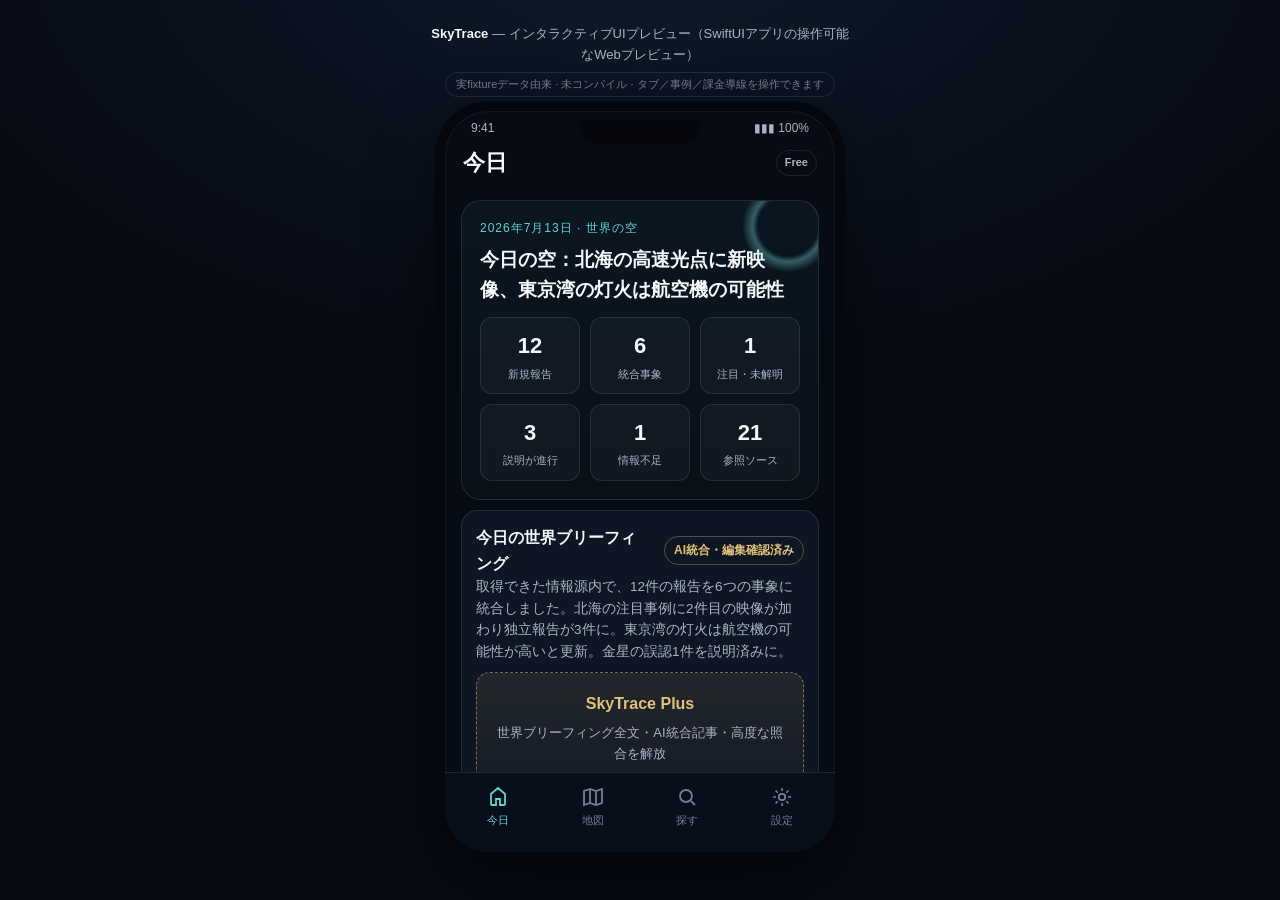
==== docs/preview/index.html @ 20fb9fc3 "feat(preview): interactive web preview of the SkyTrace app The iOS SwiftUI app cannot compile on Lin" ====
<!DOCTYPE html>
<html lang="ja">
<head>
<meta charset="utf-8">
<meta name="viewport" content="width=device-width, initial-scale=1">
<title>SkyTrace — インタラクティブUIプレビュー</title>
<link rel="icon" href="data:image/svg+xml,%3Csvg xmlns='http://www.w3.org/2000/svg' viewBox='0 0 32 32'%3E%3Crect width='32' height='32' rx='7' fill='%230B1621'/%3E%3Ccircle cx='16' cy='16' r='7' fill='none' stroke='%235FD4C8' stroke-width='1.6'/%3E%3Ccircle cx='16' cy='16' r='2' fill='%235FD4C8'/%3E%3C/svg%3E">
<link rel="stylesheet" href="styles.css">
</head>
<body>
<div class="pagehead">
  <b>SkyTrace</b> — インタラクティブUIプレビュー（SwiftUIアプリの操作可能なWebプレビュー）
  <div class="pill">実fixtureデータ由来 · 未コンパイル · タブ／事例／課金導線を操作できます</div>
</div>

<div class="phone">
  <div class="notch"></div>
  <div class="statusbar"><span>9:41</span><span>SkyTrace</span><span>▮▮▮ 100%</span></div>
  <div class="nav" id="nav"></div>
  <div class="screen" id="screen">読み込み中…</div>
  <div class="tabbar" id="tabbar"></div>
  <div id="sheetHost"></div>
</div>

<script src="app.js"></script>
</body>
</html>
---- docs/preview/styles.css ----
/* SkyTrace interactive preview — dark theme mirroring SkyColor tokens
   (apps/ios/SkyTrace/DesignSystem/Tokens/SkyColor.swift). This is a browser
   preview of the SwiftUI screens, not the compiled app. */
:root{
  color-scheme: dark;
  --canvas:#070B14; --canvasElevated:#0A101B;
  --surface:#0E1623; --surface2:#131E2D; --surfaceInteractive:#182638;
  --elevated:#182631; --separator:#2A3945; --border:rgba(255,255,255,.10);
  --textPrimary:#F4F7FB; --textSecondary:#A9B5C7; --textTertiary:#728096;
  --accent:#5FD4C8; --accent2:#78BDF2; --warm:#E2C17B; --glow:#7FE6DC;
  --s-new:#8CD9FF; --s-review:#78BDF2; --s-insufficient:#F1B765;
  --s-likely:#9FD9B4; --s-explained:#73D39B; --s-disputed:#EF9292;
  --s-corrected:#E2C17B; --s-archived:#7C8995;
  --axis-evidence:#8CD9FF; --axis-independence:#A895FF;
  --axis-known:#79D4A3; --axis-unresolved:#F4C56B;
}
*{box-sizing:border-box}
html,body{height:100%}
body{
  margin:0;background:
    radial-gradient(1200px 700px at 50% -8%, #0e1a2b 0%, rgba(14,26,43,0) 60%),
    var(--canvas);
  color:var(--textPrimary);
  font-family:-apple-system,BlinkMacSystemFont,"Segoe UI",Roboto,"Helvetica Neue",Arial,"Hiragino Sans","Noto Sans JP",sans-serif;
  line-height:1.6;-webkit-font-smoothing:antialiased;
  display:flex;flex-direction:column;align-items:center;gap:14px;padding:24px 12px 48px;
}
a{color:var(--accent);text-decoration:none}
.pagehead{max-width:420px;text-align:center;color:var(--textSecondary);font-size:13px}
.pagehead b{color:var(--textPrimary)}
.pagehead .pill{display:inline-block;margin-top:6px;padding:3px 10px;border:1px solid var(--border);border-radius:999px;font-size:11px;color:var(--textTertiary)}

/* Phone frame */
.phone{
  width:390px;max-width:96vw;height:820px;max-height:86vh;
  background:var(--canvas);border-radius:44px;position:relative;overflow:hidden;
  box-shadow:0 0 0 10px #05070d, 0 24px 70px rgba(0,0,0,.6), inset 0 0 0 1px rgba(255,255,255,.05);
  display:flex;flex-direction:column;
}
.statusbar{height:28px;flex:0 0 auto;display:flex;align-items:center;justify-content:space-between;padding:6px 26px 0;font-size:12px;color:var(--textSecondary)}
.notch{position:absolute;top:8px;left:50%;transform:translateX(-50%);width:120px;height:26px;background:#05070d;border-radius:0 0 16px 16px;z-index:5}

/* Nav header */
.nav{flex:0 0 auto;display:flex;align-items:center;gap:10px;padding:6px 18px 10px;min-height:44px}
.nav .title{font-size:22px;font-weight:700;letter-spacing:.2px}
.nav .back{color:var(--accent);font-size:15px;cursor:pointer;background:none;border:none;padding:6px 4px}
.nav .spacer{flex:1}
.nav .plusflag{font-size:11px;color:#08110f;background:var(--accent);padding:3px 8px;border-radius:999px;font-weight:700}
.nav .plusflag.free{color:var(--textSecondary);background:transparent;border:1px solid var(--border);font-weight:600}

/* Scroll area */
.screen{flex:1;overflow-y:auto;padding:2px 16px 20px;scrollbar-width:thin}
.screen::-webkit-scrollbar{width:6px}
.screen::-webkit-scrollbar-thumb{background:#1c2a3c;border-radius:3px}
.section-title{font-size:13px;text-transform:uppercase;letter-spacing:1.2px;color:var(--textTertiary);margin:20px 2px 8px}

/* Cards */
.card{background:var(--surface);border:1px solid var(--border);border-radius:16px;padding:14px;margin:10px 0;cursor:pointer;transition:border-color .15s,transform .05s}
.card:hover{border-color:rgba(95,212,200,.45)}
.card:active{transform:scale(.995)}
.card.flat{cursor:default}
.card .row{display:flex;align-items:center;gap:10px}
.case-title{font-size:16px;font-weight:650;margin:8px 0 4px;line-height:1.4}
.case-sum{color:var(--textSecondary);font-size:13.5px;margin:0}
.meta{color:var(--textTertiary);font-size:12px;margin-top:8px;display:flex;flex-wrap:wrap;gap:8px 12px}
.meta .dot{width:4px;height:4px;border-radius:50%;background:var(--textTertiary);align-self:center}

/* Status badge */
.badge{display:inline-flex;align-items:center;gap:6px;font-size:12px;font-weight:600;padding:4px 9px;border-radius:999px;border:1px solid transparent;white-space:nowrap}
.badge .glyph{width:9px;height:9px;border-radius:2px;transform:rotate(45deg)}
.badge.round .glyph{border-radius:50%;transform:none}

/* Hero summary */
.hero{background:linear-gradient(180deg,#0b1621,#091018);border:1px solid var(--border);border-radius:20px;padding:18px;margin:8px 0 4px;position:relative;overflow:hidden}
.hero .date{color:var(--accent);font-size:12px;letter-spacing:1px;text-transform:uppercase}
.hero h2{font-size:19px;margin:6px 0 12px;font-weight:700}
.stats{display:grid;grid-template-columns:repeat(3,1fr);gap:10px}
.stat{background:rgba(255,255,255,.03);border:1px solid var(--border);border-radius:12px;padding:10px 8px;text-align:center}
.stat b{display:block;font-size:22px;font-weight:750}
.stat span{display:block;font-size:11px;color:var(--textSecondary);margin-top:2px}
.orb{position:absolute;right:-30px;top:-30px;width:120px;height:120px;border-radius:50%;
  background:radial-gradient(circle at 50% 46%,rgba(127,230,220,0) 34%,rgba(127,230,220,.5) 40%,rgba(127,230,220,0) 52%);opacity:.7}

/* Score quadrant */
.scores{display:grid;grid-template-columns:1fr 1fr;gap:10px;margin:8px 0}
.axis{background:var(--surface2);border:1px solid var(--border);border-radius:12px;padding:10px 12px}
.axis .k{font-size:12px;color:var(--textSecondary)}
.axis .v{font-size:20px;font-weight:750;margin-top:2px}
.bar{height:6px;border-radius:3px;background:rgba(255,255,255,.08);margin-top:8px;overflow:hidden}
.bar>i{display:block;height:100%;border-radius:3px}

/* Detail sections */
.d-sec{margin:16px 0}
.d-sec h3{font-size:15px;margin:0 0 8px}
.li{background:var(--surface);border:1px solid var(--border);border-radius:12px;padding:10px 12px;margin:7px 0;font-size:13.5px;color:var(--textSecondary)}
.li.agree{border-left:3px solid var(--s-explained)}
.li.contra{border-left:3px solid var(--s-disputed)}
.cand{background:var(--surface);border:1px solid var(--border);border-radius:14px;padding:12px;margin:9px 0}
.cand .top{display:flex;align-items:center;justify-content:space-between;gap:8px}
.cand .name{font-weight:650}
.cand.excluded{opacity:.62}
.cand .tag{font-size:11px;color:var(--textTertiary);border:1px solid var(--border);border-radius:999px;padding:2px 8px}
.matchbar{height:8px;border-radius:4px;background:rgba(255,255,255,.08);margin:8px 0;overflow:hidden}
.matchbar>i{display:block;height:100%;background:linear-gradient(90deg,var(--accent2),var(--accent))}
.chips{display:flex;flex-wrap:wrap;gap:6px;margin-top:6px}
.chip{font-size:11.5px;padding:3px 8px;border-radius:8px;background:rgba(255,255,255,.04);border:1px solid var(--border);color:var(--textSecondary)}
.chip.no{color:#e8a}
.source{display:flex;gap:10px;align-items:flex-start;background:var(--surface);border:1px solid var(--border);border-radius:12px;padding:10px 12px;margin:7px 0}
.source .st{font-size:11px;color:var(--textTertiary)}
.tl{border-left:2px solid var(--separator);margin-left:8px;padding-left:14px}
.tl .item{position:relative;margin:12px 0}
.tl .item::before{content:"";position:absolute;left:-21px;top:4px;width:9px;height:9px;border-radius:50%;background:var(--accent)}
.assess{background:linear-gradient(180deg,rgba(120,189,242,.08),rgba(120,189,242,0));border:1px solid var(--border);border-radius:14px;padding:14px;font-size:14px}

/* Lead visual */
.lead{height:150px;border-radius:18px;margin:6px 0 10px;position:relative;overflow:hidden;
  background:radial-gradient(120px 120px at 30% 40%, rgba(127,230,220,.22), rgba(127,230,220,0) 70%),
             radial-gradient(160px 160px at 78% 68%, rgba(120,189,242,.20), rgba(120,189,242,0) 70%),
             linear-gradient(180deg,#0b1621,#070b14);border:1px solid var(--border)}
.lead .g{position:absolute;inset:0;display:flex;align-items:center;justify-content:center}
.lead .g svg{opacity:.9}

/* Premium lock */
.lock{background:linear-gradient(180deg,rgba(226,193,123,.10),rgba(226,193,123,0));border:1px dashed rgba(226,193,123,.5);border-radius:14px;padding:16px;text-align:center;margin:10px 0}
.lock h4{margin:2px 0 6px;color:var(--warm)}
.lock p{color:var(--textSecondary);font-size:13px;margin:0 0 12px}
.btn{display:inline-block;border:none;border-radius:12px;padding:11px 16px;font-size:14px;font-weight:650;cursor:pointer}
.btn.primary{background:var(--accent);color:#06110f}
.btn.ghost{background:transparent;color:var(--accent);border:1px solid var(--border)}
.btn.block{display:block;width:100%;text-align:center}
.gated{filter:blur(5px);opacity:.5;pointer-events:none;user-select:none}

/* Settings rows */
.setrow{display:flex;align-items:center;gap:12px;background:var(--surface);border:1px solid var(--border);border-radius:12px;padding:13px 14px;margin:8px 0;cursor:pointer}
.setrow .lab{flex:1}
.setrow .lab b{display:block;font-size:14.5px}
.setrow .lab span{font-size:12px;color:var(--textTertiary)}
.setrow .val{color:var(--textSecondary);font-size:13px}
.toggle{width:46px;height:28px;border-radius:999px;background:#26374a;position:relative;transition:background .2s;flex:0 0 auto}
.toggle.on{background:var(--accent)}
.toggle i{position:absolute;top:3px;left:3px;width:22px;height:22px;border-radius:50%;background:#fff;transition:left .2s}
.toggle.on i{left:21px}

/* Map */
.mapwrap{position:relative;background:linear-gradient(180deg,#0b1621,#070d16);border:1px solid var(--border);border-radius:16px;overflow:hidden;margin:8px 0}
.mapwrap svg{display:block;width:100%;height:auto}
.pin{position:absolute;width:16px;height:16px;border-radius:50%;transform:translate(-50%,-50%);border:2px solid rgba(7,11,20,.8);cursor:pointer;box-shadow:0 0 0 4px rgba(127,230,220,.12)}
.pin:hover{box-shadow:0 0 0 6px rgba(127,230,220,.25)}
.filterbar{display:flex;gap:6px;overflow-x:auto;padding:4px 0 8px;scrollbar-width:none}
.filterbar::-webkit-scrollbar{display:none}
.fchip{white-space:nowrap;font-size:12px;padding:6px 11px;border-radius:999px;border:1px solid var(--border);background:var(--surface);color:var(--textSecondary);cursor:pointer}
.fchip.active{background:var(--accent);color:#06110f;border-color:transparent;font-weight:650}

/* Search */
.search{width:100%;background:var(--surface2);border:1px solid var(--border);border-radius:12px;padding:11px 14px;color:var(--textPrimary);font-size:15px;margin:6px 0 4px}
.search::placeholder{color:var(--textTertiary)}
.empty{text-align:center;color:var(--textTertiary);padding:34px 10px;font-size:13.5px}

/* Tab bar */
.tabbar{flex:0 0 auto;display:flex;border-top:1px solid var(--border);background:rgba(10,16,27,.9);backdrop-filter:blur(8px);padding:8px 6px 20px}
.tab{flex:1;background:none;border:none;color:var(--textTertiary);font-size:11px;display:flex;flex-direction:column;align-items:center;gap:4px;cursor:pointer;padding:4px}
.tab.active{color:var(--accent)}
.tab svg{width:24px;height:24px}

/* Sheet (paywall) */
.sheet-scrim{position:absolute;inset:0;background:rgba(3,5,10,.6);opacity:0;pointer-events:none;transition:opacity .2s;z-index:20}
.sheet-scrim.show{opacity:1;pointer-events:auto}
.sheet{position:absolute;left:0;right:0;bottom:0;background:var(--canvasElevated);border-radius:24px 24px 0 0;border-top:1px solid var(--border);padding:18px 18px 26px;transform:translateY(100%);transition:transform .25s cubic-bezier(.2,.8,.2,1);z-index:21;max-height:88%;overflow-y:auto}
.sheet.show{transform:translateY(0)}
.sheet .grab{width:38px;height:4px;border-radius:2px;background:#33465a;margin:0 auto 12px}
.plan{border:1px solid var(--border);border-radius:14px;padding:14px;margin:10px 0;display:flex;justify-content:space-between;align-items:center;cursor:pointer}
.plan.best{border-color:var(--accent);background:rgba(95,212,200,.06)}
.plan .p b{font-size:15px}
.plan .p span{font-size:12px;color:var(--textSecondary);display:block}
.plan .price{text-align:right}
.plan .price b{font-size:16px}
.plan .price span{font-size:11px;color:var(--textTertiary);display:block}
.legal{font-size:11px;color:var(--textTertiary);text-align:center;margin-top:14px;line-height:1.7}
.legal a{color:var(--textSecondary)}
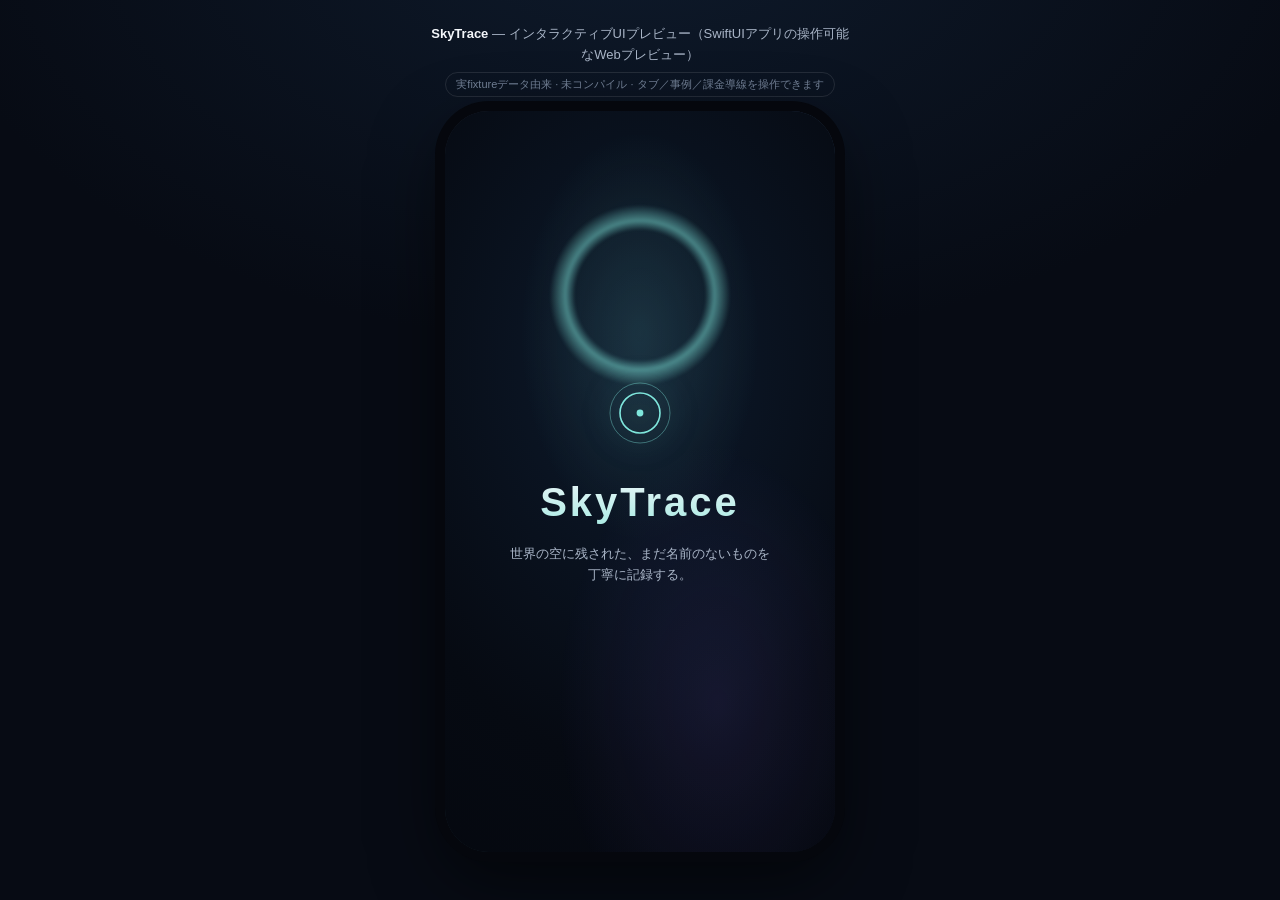
==== commit a68920cf: "feat(preview): launch splash, cosmic UI, home case images, clarity - Launch splash: brief full-scree" ====
--- a/docs/preview/index.html
+++ b/docs/preview/index.html
@@ -14,12 +14,28 @@
 </div>
 
 <div class="phone">
+  <div class="cosmos" id="cosmos" aria-hidden="true"></div>
   <div class="notch"></div>
   <div class="statusbar"><span>9:41</span><span>SkyTrace</span><span>▮▮▮ 100%</span></div>
   <div class="nav" id="nav"></div>
   <div class="screen" id="screen">読み込み中…</div>
   <div class="tabbar" id="tabbar"></div>
   <div id="sheetHost"></div>
+  <div class="splash" id="splash" aria-hidden="true">
+    <div class="splash-sky"></div>
+    <div class="splash-orb"></div>
+    <div class="splash-mark">
+      <div class="splash-glyph">
+        <svg width="72" height="72" viewBox="0 0 72 72">
+          <circle cx="36" cy="36" r="20" fill="none" stroke="#7FE6DC" stroke-width="1.6"/>
+          <circle cx="36" cy="36" r="30" fill="none" stroke="#7FE6DC" stroke-opacity="0.4" stroke-width="1"/>
+          <circle cx="36" cy="36" r="3.4" fill="#7FE6DC"/>
+        </svg>
+      </div>
+      <div class="splash-title">SkyTrace</div>
+      <div class="splash-tag">世界の空に残された、まだ名前のないものを丁寧に記録する。</div>
+    </div>
+  </div>
 </div>
 
 <script src="app.js"></script>
--- a/docs/preview/styles.css
+++ b/docs/preview/styles.css
@@ -37,6 +37,63 @@
   box-shadow:0 0 0 10px #05070d, 0 24px 70px rgba(0,0,0,.6), inset 0 0 0 1px rgba(255,255,255,.05);
   display:flex;flex-direction:column;
 }
+
+/* Cosmic backdrop — subtle so evidence stays legible (CLAUDE.md §14) */
+.cosmos{position:absolute;inset:0;z-index:0;pointer-events:none;overflow:hidden;
+  background:
+    radial-gradient(120% 80% at 50% -10%, rgba(110,92,200,.18), rgba(110,92,200,0) 55%),
+    radial-gradient(90% 60% at 90% 8%, rgba(63,169,201,.16), rgba(63,169,201,0) 60%),
+    radial-gradient(100% 70% at 0% 100%, rgba(95,212,200,.10), rgba(95,212,200,0) 55%);}
+.cosmos .stars{position:absolute;inset:-20% -20% -20% -20%;background-repeat:repeat}
+.cosmos .s1{animation:drift 120s linear infinite}
+.cosmos .s2{animation:drift 200s linear infinite reverse;opacity:.7}
+.cosmos .aurora{position:absolute;left:-20%;right:-20%;top:-10%;height:60%;
+  background:radial-gradient(60% 60% at 30% 40%, rgba(126,230,220,.10), rgba(126,230,220,0) 70%),
+             radial-gradient(50% 50% at 75% 30%, rgba(120,150,242,.10), rgba(120,150,242,0) 70%);
+  filter:blur(8px);animation:auroraShift 26s ease-in-out infinite alternate}
+@keyframes drift{from{transform:translateY(0)}to{transform:translateY(60px)}}
+@keyframes auroraShift{from{transform:translateX(-14px)}to{transform:translateX(14px)}}
+.screen,.nav,.statusbar,.tabbar{position:relative;z-index:1}
+
+/* Launch splash — brief title on startup */
+.splash{position:absolute;inset:0;z-index:40;display:flex;align-items:center;justify-content:center;
+  background:radial-gradient(120% 90% at 50% 34%, #0d1a2c 0%, #060a12 60%, #04070e 100%);
+  transition:opacity .55s ease, visibility .55s;overflow:hidden}
+.splash.hide{opacity:0;visibility:hidden}
+.splash-sky{position:absolute;inset:0;opacity:.9;
+  background:radial-gradient(45% 40% at 50% 30%, rgba(126,230,220,.14), rgba(126,230,220,0) 70%),
+             radial-gradient(60% 50% at 70% 80%, rgba(110,92,200,.16), rgba(110,92,200,0) 70%)}
+.splash-orb{position:absolute;top:26%;left:50%;width:220px;height:220px;transform:translate(-50%,-50%);border-radius:50%;
+  background:radial-gradient(circle at 50% 46%, rgba(127,230,220,0) 40%, rgba(127,230,220,.5) 46%, rgba(127,230,220,0) 56%);
+  filter:blur(1px);animation:pulse 3.2s ease-in-out infinite}
+@keyframes pulse{0%,100%{opacity:.55;transform:translate(-50%,-50%) scale(1)}50%{opacity:.9;transform:translate(-50%,-50%) scale(1.06)}}
+.splash-mark{position:relative;text-align:center;padding:24px;animation:rise .8s cubic-bezier(.2,.8,.2,1) both}
+@keyframes rise{from{opacity:0;transform:translateY(10px)}to{opacity:1;transform:none}}
+.splash-glyph{margin-bottom:14px;filter:drop-shadow(0 0 16px rgba(127,230,220,.5))}
+.splash-title{font-size:40px;font-weight:800;letter-spacing:3px;
+  background:linear-gradient(180deg,#F4F7FB,#9FE9E0);-webkit-background-clip:text;background-clip:text;color:transparent}
+.splash-tag{margin-top:10px;color:#A9B5C7;font-size:12.5px;max-width:260px;line-height:1.7}
+
+@media (prefers-reduced-motion: reduce){
+  .cosmos .s1,.cosmos .s2,.cosmos .aurora,.splash-orb,.splash-mark{animation:none !important}
+  .splash{transition:opacity .2s ease, visibility .2s}
+}
+
+/* Case lead visual (observation image) on cards */
+.thumb{border-radius:14px;overflow:hidden;background:#070b14;border:1px solid var(--border);flex:0 0 auto}
+.thumb svg{display:block}
+.card .lead-lg{width:100%;height:132px;border-radius:14px;overflow:hidden;margin-bottom:10px;border:1px solid var(--border)}
+.card .lead-lg svg{width:100%;height:100%}
+.card.withthumb{display:flex;gap:12px;align-items:stretch}
+.card.withthumb .thumb{width:74px;height:74px}
+.card.withthumb .cbody{flex:1;min-width:0}
+
+/* Status legend */
+.legend{display:flex;flex-wrap:wrap;gap:8px 12px;background:var(--surface);border:1px solid var(--border);border-radius:12px;padding:10px 12px;margin:8px 0}
+.legend .item{display:flex;align-items:center;gap:6px;font-size:11.5px;color:var(--textSecondary)}
+.legend .g{width:9px;height:9px;border-radius:2px;transform:rotate(45deg)}
+.legend .g.round{border-radius:50%;transform:none}
+.section-sub{color:var(--textTertiary);font-size:12px;margin:-4px 2px 8px;line-height:1.6}
 .statusbar{height:28px;flex:0 0 auto;display:flex;align-items:center;justify-content:space-between;padding:6px 26px 0;font-size:12px;color:var(--textSecondary)}
 .notch{position:absolute;top:8px;left:50%;transform:translateX(-50%);width:120px;height:26px;background:#05070d;border-radius:0 0 16px 16px;z-index:5}
 
